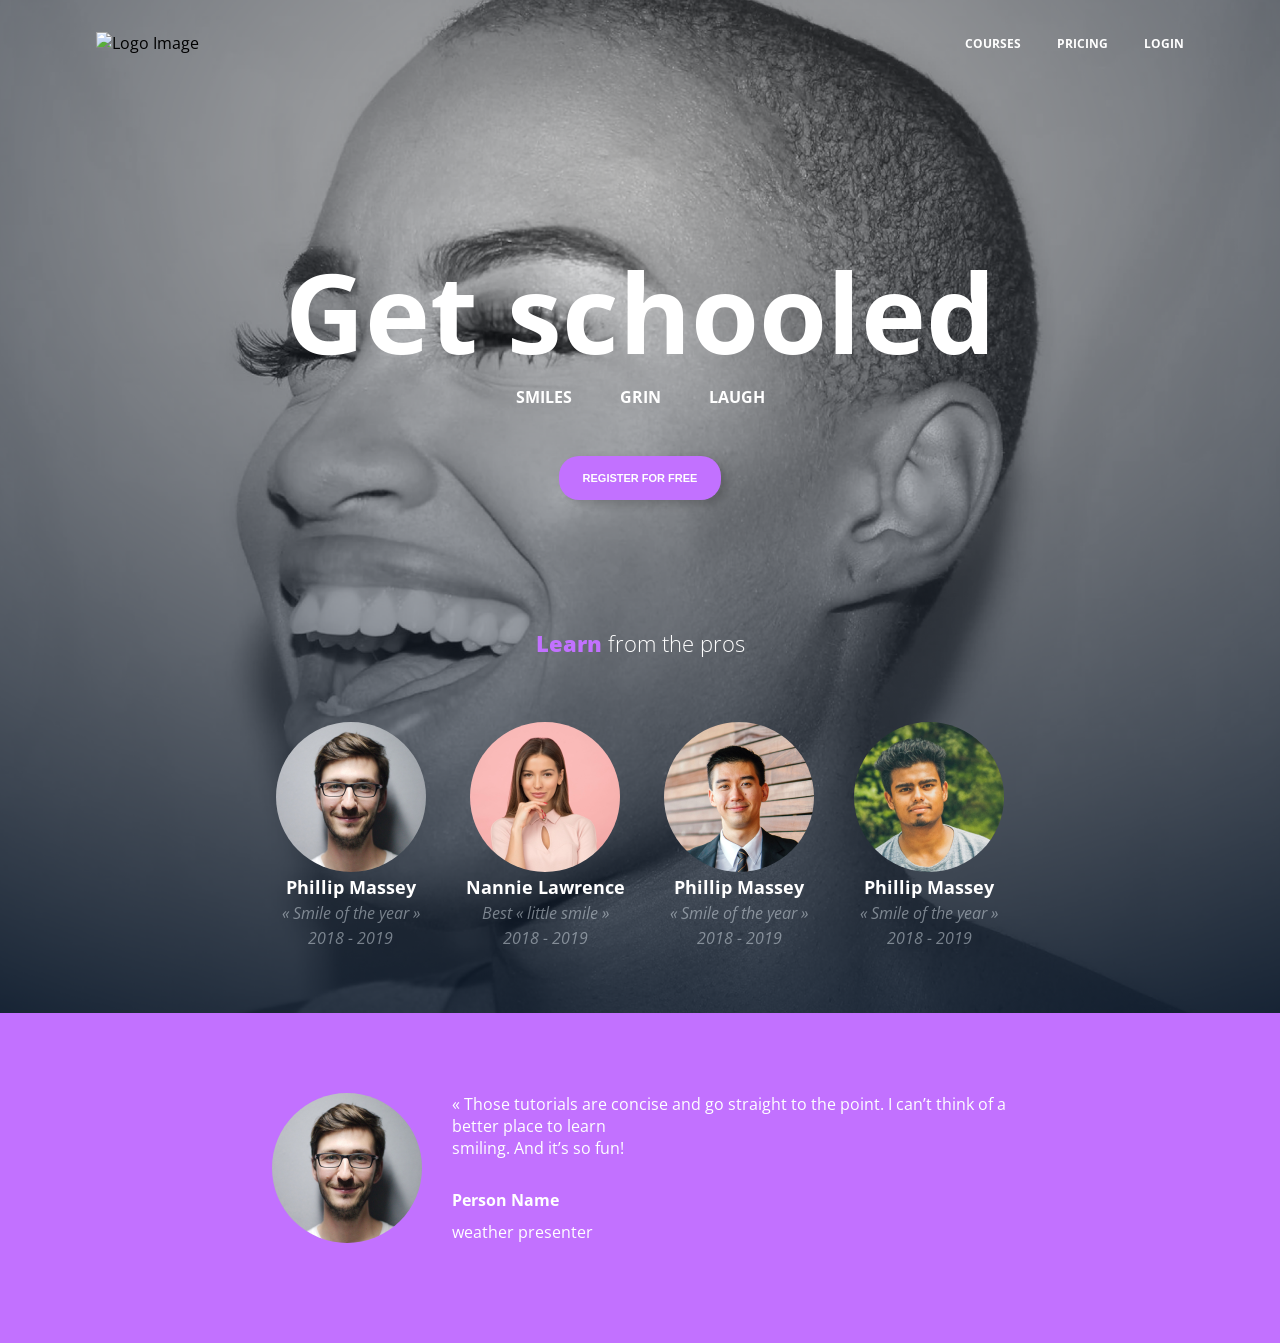
==== css_advanced/index.html @ a80593ee "Updating multiple files" ====
<!DOCTYPE html>
<html lang="en">
<head>
    <meta charset="UTF-8">
    <meta http-equiv="X-UA-Compatible" content="IE=edge">
    <meta name="viewport" content="width=device-width, initial-scale=1.0">
    <title>Document</title>
    <link rel="stylesheet" href="styles.css">
</head>
<body>
    <header>
        <nav class="nav-bar">
            <div class="logo"><img src="../css_advanced/images/logo.png" alt="Logo Image"></div>
            <section class="all-menu">
                <a href=""><p class="menu">COURSES</p></a>
                <a href=""><p class="menu">PRICING</p></a>
                <a href=""><p class="menu">LOGIN</p></a>
            </section>
            
        </nav>
    </header>
    <main>
        <article class="art-one">
            <section class="gap-2">
                <section class="sect-one">
                    <h1 class="h1-one">Get schooled</h1>
                </section>
                <section class="sect-two">
                    <p>SMILES</p>
                    <p>GRIN</p>
                    <p>LAUGH</p>
                </section>
            </section>
            
            <section class="sect-three">
                <button class="btn-one">REGISTER FOR FREE</button>
            </section>
            <section class="sect-four">
                <p><span class="learn">Learn  </span>from the pros</p>
            </section>
        </article>
        
        <article class="profile">
            <section class="profile-one">
                <div><img src="../css_advanced/images/1.png" alt=""></div>
                <h2>Phillip Massey</h2>
                <p>« Smile of the year »</p>
                <p>2018 - 2019</p>
            </section>
            <section class="profile-one">
                <div><img src="../css_advanced/images/6.png" alt=""></div>
                <h2>Nannie Lawrence</h2>
                <p>Best « little smile »</p>
                <p>2018 - 2019</p>
            </section>
            <section class="profile-one">
                <div><img src="../css_advanced/images/7.png" alt=""></div>
                <h2>Phillip Massey</h2>
                <p>« Smile of the year »</p>
                <p>2018 - 2019</p>
            </section>
            <section class="profile-one">
                <div><img src="../css_advanced/images/8.png" alt=""></div>
                <h2>Phillip Massey</h2>
                <p>« Smile of the year »</p>
                <p>2018 - 2019</p>
            </section>
        </article>

        <article class="art-two">
            <section class="profile-one">
                <div><img src="../css_advanced/images/1.png" alt=""></div>
            </section>
            <section class="profile-description">
                <p>« Those tutorials are concise and go straight to the point. I can’t think of a better  place to learn <br> smiling. And it’s so fun!</p>
                <h4>Person Name</h4>
                <p>weather presenter</p>
            </section>
        </article>
    </main>
    <footer></footer>
    <!-- username_1: @username_0 -->
</body>
</html>
---- css_advanced/styles.css ----
@import url('https://fonts.googleapis.com/css2?family=Open+Sans&display=swap');
/* || RESET */
* {
    padding: 0;
    margin: 0;
    box-sizing: border-box;
}

body {
    font-family: 'Open Sans', sans-serif;
    background-image: url("../css_advanced/images/background.png"),linear-gradient(#000,#fff);
    background-size: cover;
    min-height: 100vh;
    background-position: top center;
}

a {
    text-decoration: none;
    color: inherit;
}
.nav-bar{
    margin: 2em 6em;
    display: flex;
    justify-content: space-between;
    align-items: center;
    
}

.all-menu {
    font-family: 'Open Sans', sans-serif;
    font-style: normal;
    font-weight: 700;
    font-size: 12px;
    color: #fff;
    display: flex;
    align-items: center;
    gap: 3em;
    justify-content: space-around;
}

.sect-one {
    font-family: 'Open Sans', sans-serif;
    display: flex;
    align-items: center;
    justify-content: center;
    color: #fff;
    font-size: 110px;
    margin-top: 150px;
}

.sect-two {
    font-family: 'Open Sans', sans-serif;
    display: flex;
    font-weight: 700;
    align-items: center;
    justify-content: center;
    color: #fff;
    font-size: 16px;
    gap: 3em;
}
.sect-three {
    display: flex;
    align-items: center;
    justify-content: center;
}

.btn-one {
    background-color: #C271FF;
    border-radius: 20px;
    color: #fff;
    width: 162px;
    height: 44px;
    font-size: 11px;
    border: none;
    font-weight: 600;
    display: flex;
    align-items: center;
    justify-content: center;
    box-shadow: 6px 4px 10px rgba(0, 0, 0, 0.2);
}

.art-one {
    /* margin-top: 150px; */
    display: flex;
    justify-content: space-between;
    align-items: center;  
    flex-direction: column; 
    gap: 3em;
}

.gap-2 {
    display: flex;
    justify-content: space-between;
    align-items: center;  
    flex-direction: column; 
}

.sect-four {
    display: flex;
    font-weight: 100;
    align-items: center;
    justify-content: center;
    color: #fff;
    font-size: 22px;
    margin-top: 80px;
}

.sect-four span {
    color: #C271FF;
    font-weight: 1000;
}

.profile-one {
    display: flex;
    align-items: center;  
    flex-direction: column; 
    color: #fff;
    gap: 3px;
}

.profile-one p {
    font-style: italic;
    color: rgba(240, 248, 255, 0.438);
}
.profile-one h2 {
    font-size: 18px;
}
.profile-one p {
    font-style: italic;
    color: rgba(240, 248, 255, 0.438);
}

.profile-one img {
    border-radius: 1000px;
    width: 150px;
    height: auto;
    display: block;
}

.profile-one div {
    border-radius: 1000px;
}

.profile {
    margin: 4em 16em;
    display: flex;
    justify-content: space-around;
    align-items: center;
}

.art-two {
    background-color: #C271FF;
    min-height: 300px;
    color: #fff;
    display: flex;
    padding: 5em 17em;
    justify-content: flex-start;
    gap: 30px;
}

.profile-description {
    width: 80%;
    display: flex;
    justify-content: space-between;
    flex-direction: column;
    gap: 10px;
}

.profile-description p{
    margin-bottom: 20px;
}
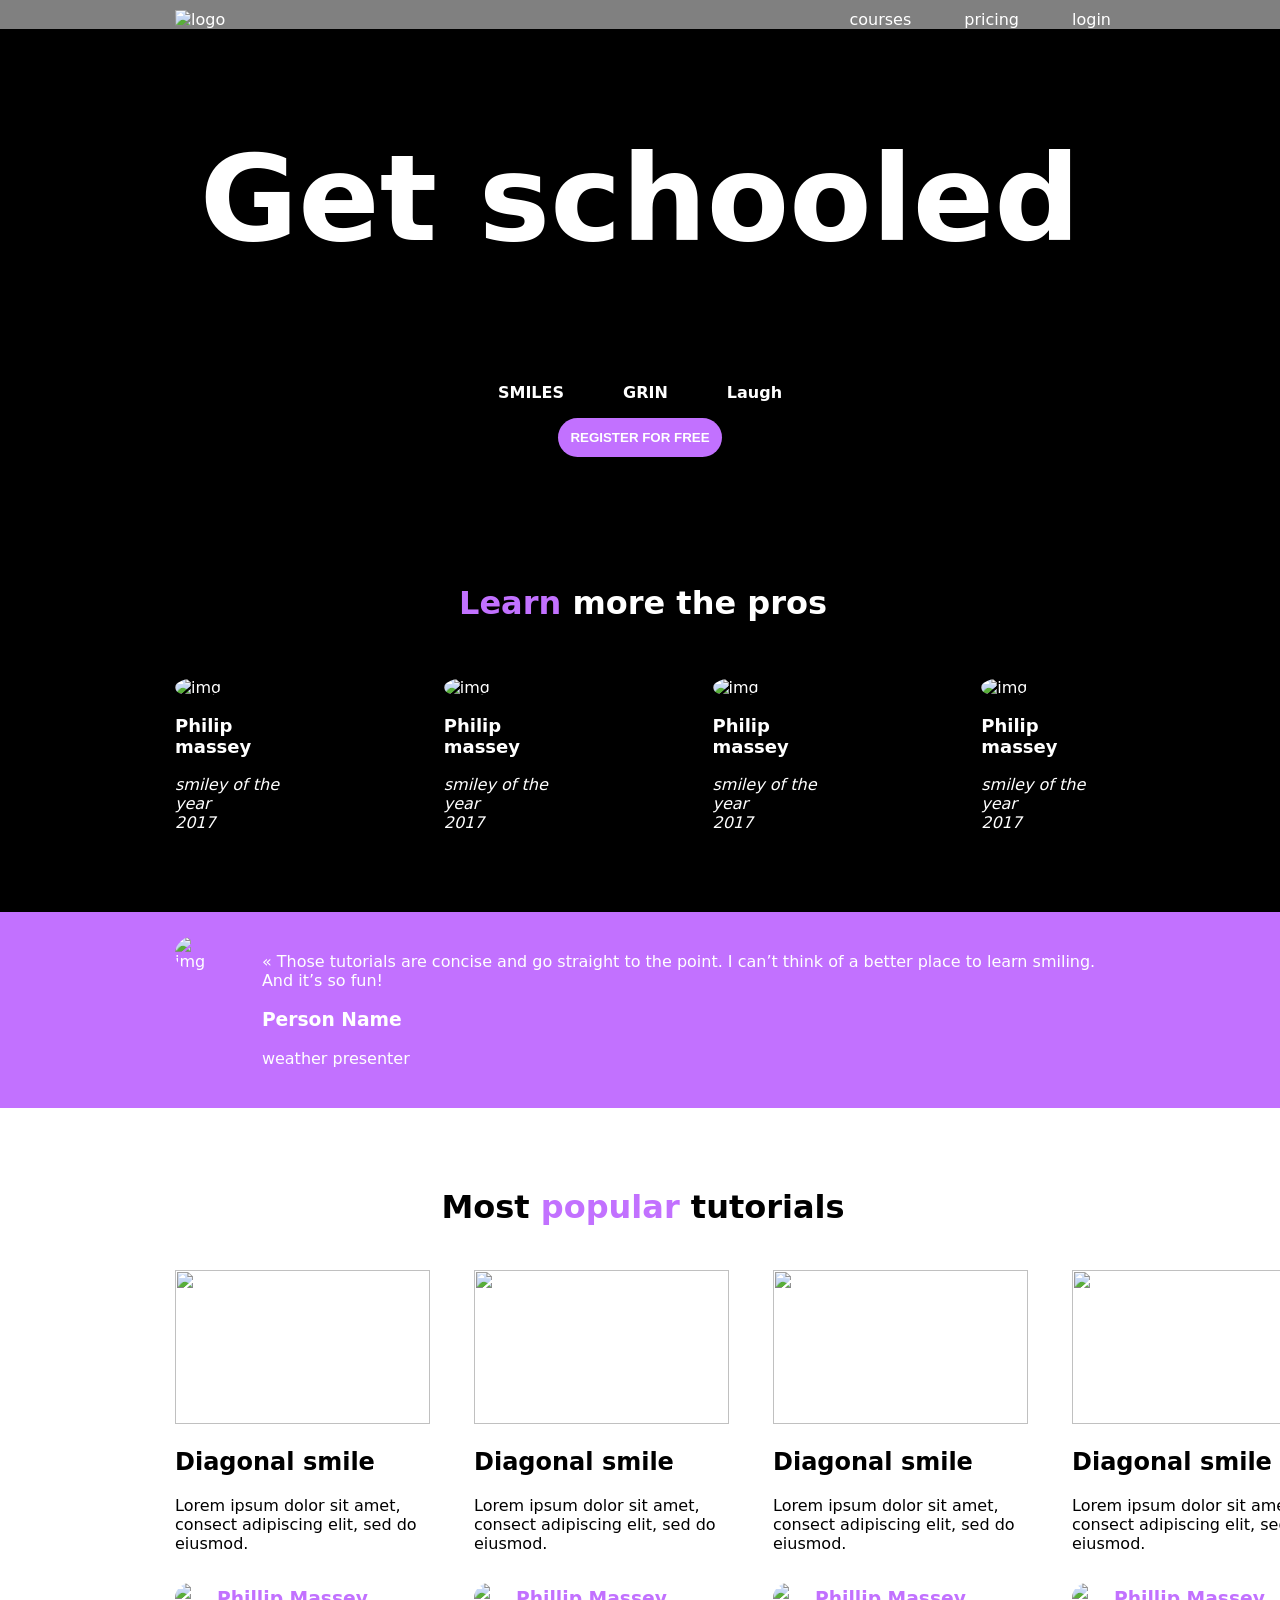
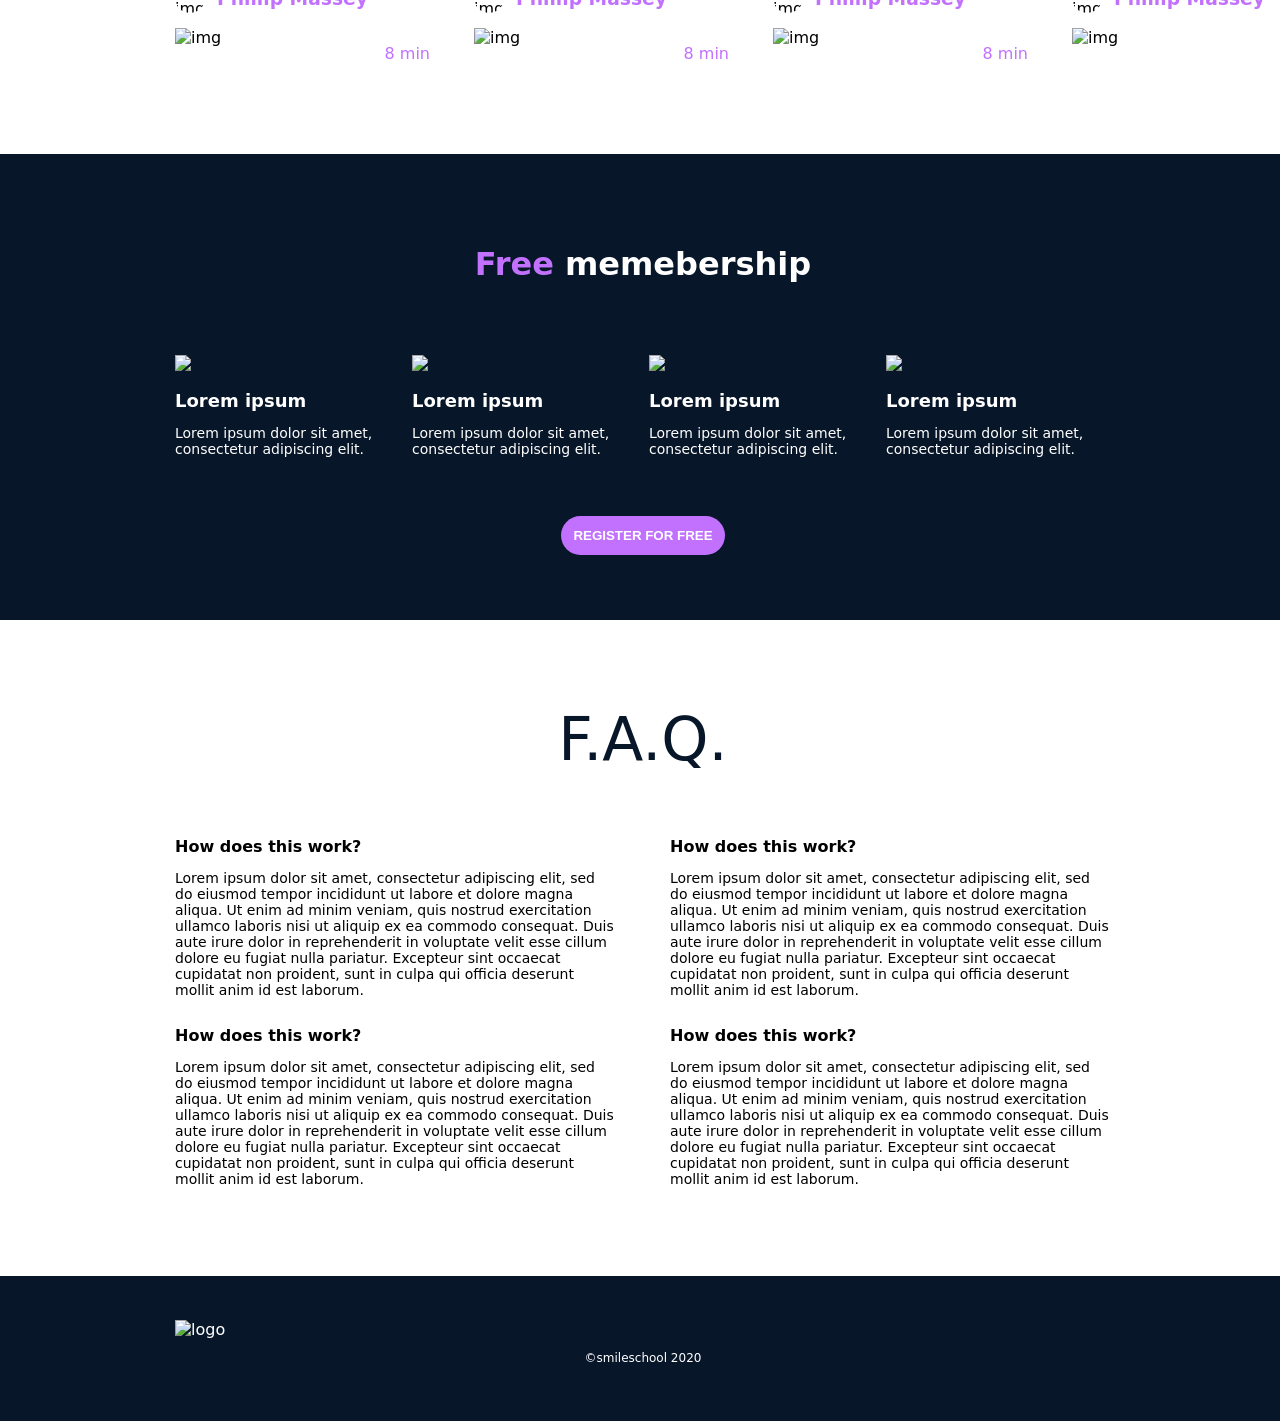
==== commit 5420d4a8: "Updating multiple files" ====
--- a/css_advanced/index.html
+++ b/css_advanced/index.html
@@ -4,81 +4,245 @@
     <meta charset="UTF-8">
     <meta http-equiv="X-UA-Compatible" content="IE=edge">
     <meta name="viewport" content="width=device-width, initial-scale=1.0">
+    <link rel="stylesheet" href="style.css"/>
     <title>Document</title>
-    <link rel="stylesheet" href="styles.css">
 </head>
 <body>
-    <header>
-        <nav class="nav-bar">
-            <div class="logo"><img src="../css_advanced/images/logo.png" alt="Logo Image"></div>
-            <section class="all-menu">
-                <a href=""><p class="menu">COURSES</p></a>
-                <a href=""><p class="menu">PRICING</p></a>
-                <a href=""><p class="menu">LOGIN</p></a>
-            </section>
-            
-        </nav>
+    <header class="header">
+        <div>
+           <img src="logo.png" alt="logo"/>
+        </div>
+        
+  <div class="links">
+    <a>courses</a>
+    <a>pricing</a>
+    <a>login</a>
+  </div>
+          
+       
     </header>
     <main>
-        <article class="art-one">
-            <section class="gap-2">
-                <section class="sect-one">
-                    <h1 class="h1-one">Get schooled</h1>
-                </section>
-                <section class="sect-two">
+        <section class="hero-section">
+            <!-- hero -->
+            <div class="hero">
+                <h1 class="get">Get schooled</h1>
+                <div class="description">
                     <p>SMILES</p>
                     <p>GRIN</p>
-                    <p>LAUGH</p>
-                </section>
-            </section>
+                    <p>Laugh</p>
+                </div>
+              
+                <button class="button1">REGISTER FOR FREE</button>
+            </div>
+            <!-- learn -->
+            <div class="card">
+                <h2 class="learn"><span class="word">Learn</span> more the pros</h2>
+                <div class="cards">
+                    <div>
+                       
+                            <img class="image"  src="/1.png" alt="img"/>
+                  
+                        
+                        <h3 class="name">Philip massey</h3>
+                        <p class="award"> smiley of the year <br> 2017 </p>
+                    </div>
+                    <div>
+                       
+                        <img class="image"  src="/1.png" alt="img"/>
+              
+                    
+                    <h3 class="name">Philip massey</h3>
+                    <p class="award"> smiley of the year <br> 2017 </p>
+                </div>
+                
+                <div>
+                       
+                    <img class="image"  src="/1.png" alt="img"/>
+          
+                
+                <h3 class="name">Philip massey</h3>
+                <p class="award"> smiley of the year <br> 2017 </p>
+            </div>
+            <div>
+                       
+                <img class="image"  src="/1.png" alt="img"/>
+      
             
-            <section class="sect-three">
-                <button class="btn-one">REGISTER FOR FREE</button>
-            </section>
-            <section class="sect-four">
-                <p><span class="learn">Learn  </span>from the pros</p>
-            </section>
-        </article>
+            <h3 class="name">Philip massey</h3>
+            <p class="award"> smiley of the year <br> 2017 </p>
+        </div>
+        </div>
         
-        <article class="profile">
-            <section class="profile-one">
-                <div><img src="../css_advanced/images/1.png" alt=""></div>
-                <h2>Phillip Massey</h2>
-                <p>« Smile of the year »</p>
-                <p>2018 - 2019</p>
-            </section>
-            <section class="profile-one">
-                <div><img src="../css_advanced/images/6.png" alt=""></div>
-                <h2>Nannie Lawrence</h2>
-                <p>Best « little smile »</p>
-                <p>2018 - 2019</p>
-            </section>
-            <section class="profile-one">
-                <div><img src="../css_advanced/images/7.png" alt=""></div>
-                <h2>Phillip Massey</h2>
-                <p>« Smile of the year »</p>
-                <p>2018 - 2019</p>
-            </section>
-            <section class="profile-one">
-                <div><img src="../css_advanced/images/8.png" alt=""></div>
-                <h2>Phillip Massey</h2>
-                <p>« Smile of the year »</p>
-                <p>2018 - 2019</p>
-            </section>
-        </article>
-
-        <article class="art-two">
-            <section class="profile-one">
-                <div><img src="../css_advanced/images/1.png" alt=""></div>
-            </section>
-            <section class="profile-description">
-                <p>« Those tutorials are concise and go straight to the point. I can’t think of a better  place to learn <br> smiling. And it’s so fun!</p>
-                <h4>Person Name</h4>
-                <p>weather presenter</p>
-            </section>
-        </article>
+                    </div>
+                    
+         
+        </section>
+    <section>
+        <!-- testimonial -->
+        <div class="testimonial">
+            <div>
+               <img class="image" src="/1.png" alt="img"/>
+            </div>
+          <div>
+           <p>« Those tutorials are concise and go straight to the point. I can’t think of a better place to learn smiling. And it’s so fun!</p>
+           <h3>Person Name</h3>
+           <p>weather presenter  </p>
+          </div>
+          
+         
+       </div>
+    </section>
+      
+<!-- videos 2 -->
+        <section class="video-section">
+            <h1 class="tutorials">Most <span class="popular">
+                popular 
+            </span> tutorials</h1>
+            <div class="videos">
+                <div class="vid">
+                    <img class="video" src="/preview.png" alt=""/>
+                    <h2>Diagonal smile</h2>
+                    <p>Lorem ipsum dolor sit amet, consect adipiscing elit, sed do eiusmod.</p>
+                    <div class="author">
+                        
+                         <img class="round" src="/1.png" alt="img"/>
+                
+                       
+                        <h3 class="phil">Phillip Massey</h3>
+                    </div>
+                    <div class="ratings">
+                     
+                            <img class="star" src="/rating.png" alt="img"/> 
+                       
+                        
+                        <p class="ratingtext">8 min</p>
+                    </div>
+                </div>
+                <div class="vid">
+                    <img class="video" src="/preview.png" alt=""/>
+                    <h2>Diagonal smile</h2>
+                    <p>Lorem ipsum dolor sit amet, consect adipiscing elit, sed do eiusmod.</p>
+                    <div class="author">
+                        
+                         <img class="round" src="/1.png" alt="img"/>
+                
+                       
+                        <h3 class="phil">Phillip Massey</h3>
+                    </div>
+                    <div class="ratings">
+                     
+                            <img class="star" src="/rating.png" alt="img"/> 
+                       
+                        
+                        <p class="ratingtext">8 min</p>
+                    </div>
+                </div>
+                <div class="vid">
+                    <img class="video" src="/preview.png" alt=""/>
+                    <h2>Diagonal smile</h2>
+                    <p>Lorem ipsum dolor sit amet, consect adipiscing elit, sed do eiusmod.</p>
+                    <div class="author">
+                        
+                         <img class="round" src="/1.png" alt="img"/>
+                
+                       
+                        <h3 class="phil">Phillip Massey</h3>
+                    </div>
+                    <div class="ratings">
+                     
+                            <img class="star" src="/rating.png" alt="img"/> 
+                       
+                        
+                        <p class="ratingtext">8 min</p>
+                    </div>
+                </div>
+                <div class="vid">
+                    <img class="video" src="/preview.png" alt=""/>
+                    <h2>Diagonal smile</h2>
+                    <p>Lorem ipsum dolor sit amet, consect adipiscing elit, sed do eiusmod.</p>
+                    <div class="author">
+                        
+                         <img class="round" src="/1.png" alt="img"/>
+                
+                       
+                        <h3 class="phil">Phillip Massey</h3>
+                    </div>
+                    <div class="ratings">
+                     
+                            <img class="star" src="/rating.png" alt="img"/> 
+                       
+                        
+                        <p class="ratingtext">8 min</p>
+                    </div>
+                </div>
+            </div>
+           
+        </section>
+        <section class="membership">
+            <h1 class="mtext"><span class="free">Free</span> memebership</h1>
+            <div class="smiley">
+                <div>
+                    <img src="/smile.png"/>
+                    <h2 class="lorem">Lorem ipsum</h2>
+                    <p class="lorem-desrciption">Lorem ipsum dolor sit amet, consectetur adipiscing elit.</p>
+                </div>
+                <div>
+                    <img src="/smile.png"/>
+                    <h2 class="lorem">Lorem ipsum</h2>
+                    <p class="lorem-desrciption">Lorem ipsum dolor sit amet, consectetur adipiscing elit.</p>
+                </div>
+                <div>
+                    <img src="/smile.png"/>
+                    <h2 class="lorem">Lorem ipsum</h2>
+                    <p class="lorem-desrciption">Lorem ipsum dolor sit amet, consectetur adipiscing elit.</p>
+                </div>
+                <div>
+                    <img src="/smile.png"/>
+                    <h2 class="lorem">Lorem ipsum</h2>
+                    <p class="lorem-desrciption">Lorem ipsum dolor sit amet, consectetur adipiscing elit.</p>
+                </div>  
+            </div>
+            <button class="button1">REGISTER FOR FREE</button>
+        </section>
+        <section class="faq-section">
+            <h1 class="faq">F.A.Q.</h1>
+            <div class="fcards">
+                <div class="fcard">
+                    <div class="">
+                        <h2 class="ftitle">How does this work?</h2>
+                        <p class="fdescr">Lorem ipsum dolor sit amet, consectetur adipiscing elit, sed do eiusmod tempor incididunt ut labore et dolore magna aliqua. Ut enim ad minim veniam, quis nostrud exercitation ullamco laboris nisi ut aliquip ex ea commodo consequat. Duis aute irure dolor in reprehenderit in voluptate velit esse cillum dolore eu fugiat nulla pariatur. Excepteur sint occaecat cupidatat non proident, sunt in culpa qui officia deserunt mollit anim id est laborum.</p>
+                    </div>
+                    <div class="">
+                        <h2 class="ftitle">How does this work?</h2>
+                        <p class="fdescr">Lorem ipsum dolor sit amet, consectetur adipiscing elit, sed do eiusmod tempor incididunt ut labore et dolore magna aliqua. Ut enim ad minim veniam, quis nostrud exercitation ullamco laboris nisi ut aliquip ex ea commodo consequat. Duis aute irure dolor in reprehenderit in voluptate velit esse cillum dolore eu fugiat nulla pariatur. Excepteur sint occaecat cupidatat non proident, sunt in culpa qui officia deserunt mollit anim id est laborum.</p>
+                    </div>
+                </div>
+                <div class="fcard">
+                    <div class="">
+                        <h2 class="ftitle">How does this work?</h2>
+                        <p class="fdescr">Lorem ipsum dolor sit amet, consectetur adipiscing elit, sed do eiusmod tempor incididunt ut labore et dolore magna aliqua. Ut enim ad minim veniam, quis nostrud exercitation ullamco laboris nisi ut aliquip ex ea commodo consequat. Duis aute irure dolor in reprehenderit in voluptate velit esse cillum dolore eu fugiat nulla pariatur. Excepteur sint occaecat cupidatat non proident, sunt in culpa qui officia deserunt mollit anim id est laborum.</p>
+                    </div>
+                    <div class="">
+                        <h2 class="ftitle">How does this work?</h2>
+                        <p class="fdescr">Lorem ipsum dolor sit amet, consectetur adipiscing elit, sed do eiusmod tempor incididunt ut labore et dolore magna aliqua. Ut enim ad minim veniam, quis nostrud exercitation ullamco laboris nisi ut aliquip ex ea commodo consequat. Duis aute irure dolor in reprehenderit in voluptate velit esse cillum dolore eu fugiat nulla pariatur. Excepteur sint occaecat cupidatat non proident, sunt in culpa qui officia deserunt mollit anim id est laborum.</p>
+                    </div>
+                </div>
+            </div>
+           
+        </section>
     </main>
-    <footer></footer>
-    <!-- username_1: @username_0 -->
+    <footer>
+        <div class="footer">
+            <div class="footer-logo">
+                <img src="/logo.png" alt="logo"/>
+                <div class="social-icons">
+                    <a><img src="/Facebook_White.png" alt=""/></a>
+                    <a><img src="/Twitter_White.png" alt=""/></a>
+                    <a><img src="/Instagram_White.png" alt=""/></a>
+                </div>
+            </div>
+            <p class="copyright">©smileschool 2020</p>
+        </div>
+    </footer>
 </body>
 </html>
--- a/css_advanced/style.css
+++ b/css_advanced/style.css
@@ -0,0 +1,248 @@
+body{
+    background-color: black;
+    /* padding-left: 175px;
+    padding-right: 169px; */
+    font-family:system-ui, -apple-system, BlinkMacSystemFont, 'Segoe UI', Roboto, Oxygen, Ubuntu, Cantarell, 'Open Sans', 'Helvetica Neue', sans-serif;
+    color: white;
+    margin: auto;
+
+}
+.header{
+    display: flex;
+    color: white;
+    align-items: center;
+    justify-content: space-between;
+    padding-top: 10px;
+    padding-left: 175px;
+    padding-right: 169px;
+    background-color: gray;
+
+
+}
+.links{
+    display: flex;
+    gap: 53px;
+}
+.hero{
+    display: flex;
+    flex-direction: column;
+    align-items: center;
+    justify-content: center;
+   
+}
+.description{
+    display: flex;
+    flex-direction: row;
+   
+    gap:59px;
+    font-size: 16px;
+    font-weight: bold;
+
+    
+}
+.get{
+    font-size: 120px;
+    font-weight: bold
+}
+.button1{
+    background-color: #C271FF;
+    border-radius: 22px;
+padding: 12px;
+color: white;
+font-weight: 600;
+border: none;
+
+}
+.word{
+    color:#C271FF;
+}
+.learn{
+font-size: 32px;
+text-align: center;
+}
+.name{
+    font-size:18px;
+    font-weight: 900;
+}
+.award{
+    font-style: italic;
+    font-size: 16px;
+
+}
+.image{
+    width: 150px;
+    width: 150px;
+    border-radius: 100%;
+   
+}
+.cards{
+    display:flex;
+    flex-direction: row;
+   gap: 139px;
+}
+.card{
+    display: flex;
+    flex-direction:column;
+    gap: 30px;
+    margin-top: 100px;
+    padding-left: 175px;
+    padding-right: 169px;
+    padding-bottom: 64px;
+}
+.testimonial{
+    display: flex;
+    flex-direction: row;
+    background-color: #C271FF;
+    gap: 46px;
+    padding-left: 175px;
+    padding-right: 169px;
+    padding-top: 24px;
+    padding-bottom: 24px;
+}
+.tutorials{
+font-size: 32px;
+font-weight: bold;
+text-align: center;
+}
+.popular{
+    color:#C271FF;
+}
+.ratings{
+    display: flex;
+    flex-direction: row;
+ 
+    justify-content: space-between;
+
+}
+.author{
+    display: flex;
+    flex-direction: row;
+    align-items: center;
+    gap: 12px;
+}
+.video{
+    width:255px;
+    height:154px
+}
+.round{
+ 
+    border-radius: 100%;
+    width: 30px;
+    height: 30px;
+}
+.videos{
+    display: flex;
+    flex-direction: row;
+    gap: 44px;
+    margin-top: 44px;
+}
+.star{
+    width:105px;
+    height:30px;
+}
+.ratingtext{
+    color: #C271FF;
+}
+.video-section{
+    background-color: white;
+    color: black;
+    padding-left: 175px;
+    padding-right: 169px;
+    padding-top: 54px;
+    padding-bottom: 75px;
+}
+.phil{
+    color: #C271FF;
+}
+.mtext{
+   font-size: 32px;
+   font-weight: bold;
+   text-align: center; 
+}
+.free{
+    color: #C271FF;  
+}
+.lorem{
+    font-size: 18px;
+}
+.lorem-desrciption{
+font-size: 14px;
+
+}
+.smiley{
+    display: flex;
+    flex-direction: row;
+    gap: 12px;
+
+}
+.membership{
+    display: flex;
+    flex-direction: column;
+    justify-content: center;
+    align-items: center;
+gap: 45px;
+background-color: #071629;
+padding: 65px;
+padding-left: 175px;
+padding-right: 169px;
+}
+.faq{
+    color: #071629;
+    font-size: 60px;
+    font-weight: 300;
+    text-align: center;
+}
+.ftitle{
+    font-size: 16px;
+    font-weight: 700px;
+}
+.fdescr{
+    font-size:14px ;
+    font-weight: 400;
+}
+.fcard{
+    display: flex;
+    flex-direction: row;
+    gap:54px;
+}
+
+.faq-section{
+    background-color: white;
+    color:black;
+    padding-left: 175px;
+    padding-right: 169px;
+    padding-top: 34px;
+    padding-bottom: 75px;
+    gap:54px;
+
+
+   
+}
+.footer{
+    background-color: #071629;
+    padding-top: 44px;
+    padding-bottom: 44px;
+    padding-left: 175px;
+    padding-right: 169px;
+
+}
+.footer-logo{
+    display: flex;
+    flex-direction: row;
+    justify-content: space-between;
+}
+.copyright{
+    font-size:12px;
+    font-weight: 400;
+    text-align: center;
+   
+}
+.social-icons{
+    display: flex ;
+    flex-direction: row;
+    gap: 24px;
+}
+.hero-section{
+    background-image: url(/background.png);
+  
+}
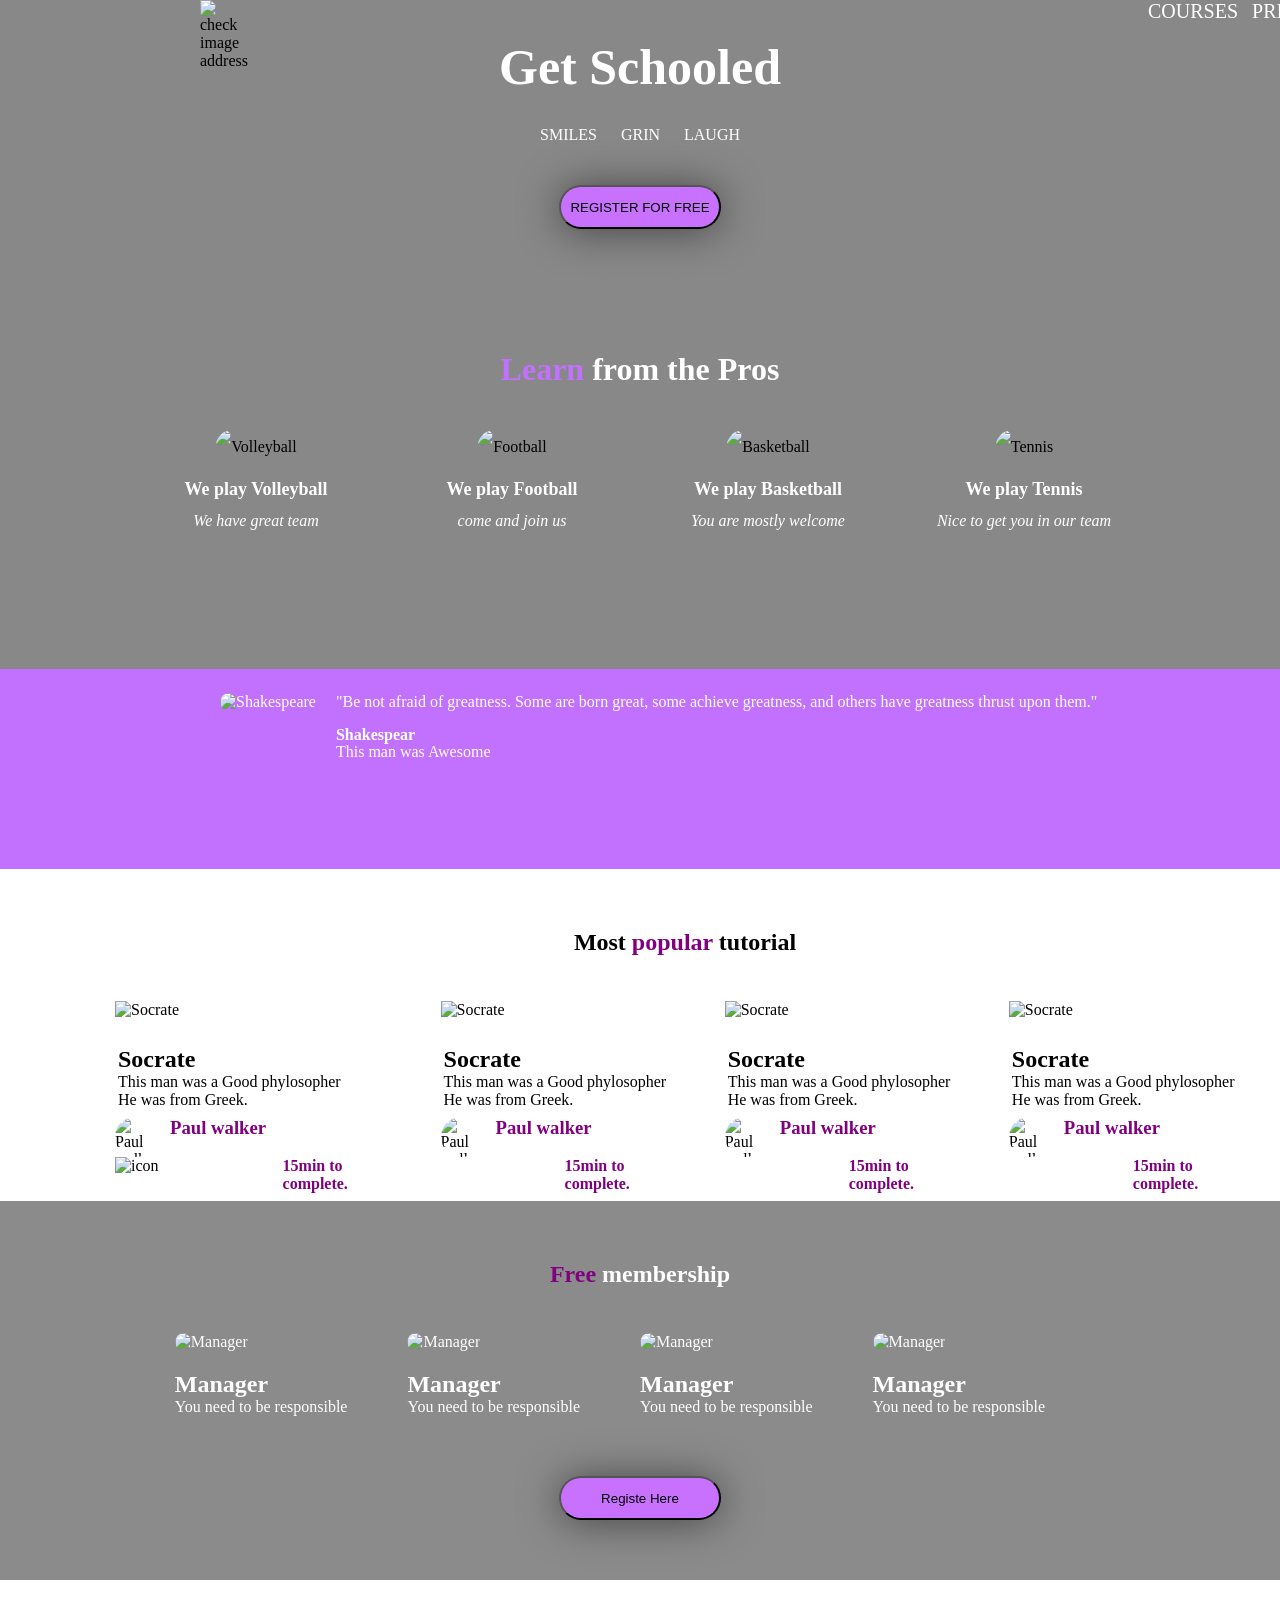
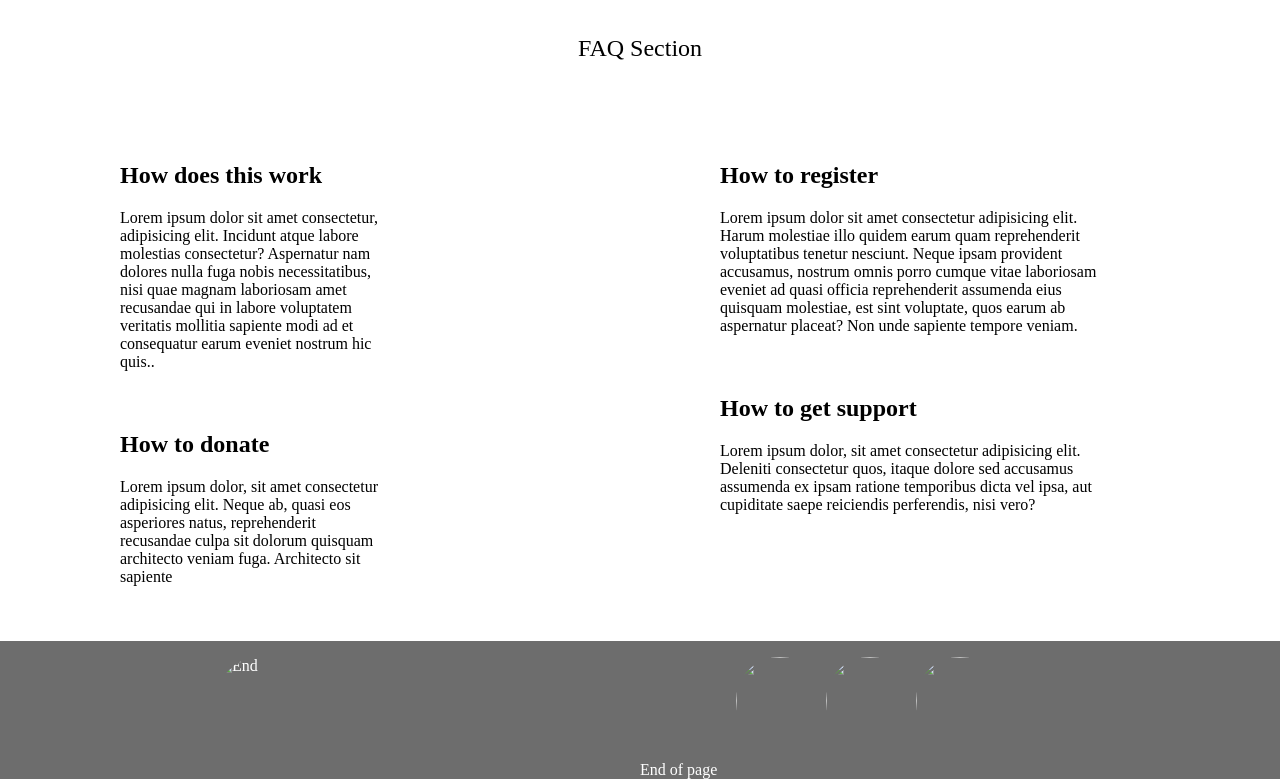
==== commit c1a1be5c: "Updating multiple files" ====
--- a/css_advanced/index.html
+++ b/css_advanced/index.html
@@ -4,244 +4,239 @@
     <meta charset="UTF-8">
     <meta http-equiv="X-UA-Compatible" content="IE=edge">
     <meta name="viewport" content="width=device-width, initial-scale=1.0">
-    <link rel="stylesheet" href="style.css"/>
-    <title>Document</title>
+    <link rel="stylesheet" href="styles.css">
+    <title>Advanced html and css</title>
 </head>
 <body>
-    <header class="header">
-        <div>
-           <img src="logo.png" alt="logo"/>
-        </div>
+   <header>
+        <div class="logo">
+            <img src="https://www.designmantic.com/blog/wp-content/uploads/2021/02/Sports-Logo-Designs.jpg" alt="check image address">
+        </div>
+        <div class="menu">
+            <ul class="listing">
+                
+                <li><a href="#">COURSES</a></li>
+                <li><a href="#">PRICING</a></li>
+                <li><a href="#">LOGIN</a></li>
+            </ul>
+        </div>
+   </header>
+
+   <main>
+    <section class="banner">
+        <div class="introduction">
+            
+            <h1>Get Schooled</h1>
+            <p>SMILES GRIN LAUGH</p>
+            <button>REGISTER FOR FREE</button>
+            
+        </div>
+
+        <div class="information">
+            <h2><span>Learn</span> from the Pros</h2>
         
-  <div class="links">
-    <a>courses</a>
-    <a>pricing</a>
-    <a>login</a>
-  </div>
-          
-       
-    </header>
-    <main>
-        <section class="hero-section">
-            <!-- hero -->
-            <div class="hero">
-                <h1 class="get">Get schooled</h1>
-                <div class="description">
-                    <p>SMILES</p>
-                    <p>GRIN</p>
-                    <p>Laugh</p>
-                </div>
-              
-                <button class="button1">REGISTER FOR FREE</button>
-            </div>
-            <!-- learn -->
-            <div class="card">
-                <h2 class="learn"><span class="word">Learn</span> more the pros</h2>
-                <div class="cards">
-                    <div>
-                       
-                            <img class="image"  src="/1.png" alt="img"/>
-                  
-                        
-                        <h3 class="name">Philip massey</h3>
-                        <p class="award"> smiley of the year <br> 2017 </p>
-                    </div>
-                    <div>
-                       
-                        <img class="image"  src="/1.png" alt="img"/>
-              
-                    
-                    <h3 class="name">Philip massey</h3>
-                    <p class="award"> smiley of the year <br> 2017 </p>
-                </div>
-                
-                <div>
-                       
-                    <img class="image"  src="/1.png" alt="img"/>
-          
-                
-                <h3 class="name">Philip massey</h3>
-                <p class="award"> smiley of the year <br> 2017 </p>
-            </div>
-            <div>
-                       
-                <img class="image"  src="/1.png" alt="img"/>
-      
-            
-            <h3 class="name">Philip massey</h3>
-            <p class="award"> smiley of the year <br> 2017 </p>
-        </div>
+            <div class="content">
+                <div class="content1">
+                    <img src="https://www.designmantic.com/blog/wp-content/uploads/2021/02/Sports-Logo-Designs.jpg" alt="Volleyball">
+                    <h3>We play Volleyball</h3>
+                    <p>We have great team</p>
+                </div>
+
+                <div class="content1">
+                    <img src="https://www.designmantic.com/blog/wp-content/uploads/2021/02/Sports-Logo-Designs.jpg" alt="Football">
+                    <h3>We play Football</h3>
+                    <p>come and join us</p>
+                </div>
+
+                <div class="content1">
+                    <img src="https://www.designmantic.com/blog/wp-content/uploads/2021/02/Sports-Logo-Designs.jpg" alt="Basketball">
+                    <h3>We play Basketball</h3>
+                    <p>You are mostly welcome</p>
+                </div>
+
+                <div class="content1">
+                    <img src="https://www.designmantic.com/blog/wp-content/uploads/2021/02/Sports-Logo-Designs.jpg" alt="Tennis">
+                    <h3>We play Tennis</h3>
+                    <p>Nice to get you in our team</p>
+                </div>
+
+            </div>
+
+        </div>
+    </section>
+
+    <section class="quote">
+        <div class="author-image">
+            <img src="https://www.biography.com/.image/t_share/MTE1ODA0OTcxNzgzMzkwNzMz/william-shakespeare-194895-1-402.jpg" alt="Shakespeare">
         </div>
         
-                    </div>
-                    
-         
-        </section>
-    <section>
-        <!-- testimonial -->
-        <div class="testimonial">
-            <div>
-               <img class="image" src="/1.png" alt="img"/>
-            </div>
-          <div>
-           <p>« Those tutorials are concise and go straight to the point. I can’t think of a better place to learn smiling. And it’s so fun!</p>
-           <h3>Person Name</h3>
-           <p>weather presenter  </p>
-          </div>
-          
-         
-       </div>
-    </section>
-      
-<!-- videos 2 -->
-        <section class="video-section">
-            <h1 class="tutorials">Most <span class="popular">
-                popular 
-            </span> tutorials</h1>
-            <div class="videos">
-                <div class="vid">
-                    <img class="video" src="/preview.png" alt=""/>
-                    <h2>Diagonal smile</h2>
-                    <p>Lorem ipsum dolor sit amet, consect adipiscing elit, sed do eiusmod.</p>
-                    <div class="author">
-                        
-                         <img class="round" src="/1.png" alt="img"/>
-                
-                       
-                        <h3 class="phil">Phillip Massey</h3>
-                    </div>
-                    <div class="ratings">
-                     
-                            <img class="star" src="/rating.png" alt="img"/> 
-                       
-                        
-                        <p class="ratingtext">8 min</p>
-                    </div>
-                </div>
-                <div class="vid">
-                    <img class="video" src="/preview.png" alt=""/>
-                    <h2>Diagonal smile</h2>
-                    <p>Lorem ipsum dolor sit amet, consect adipiscing elit, sed do eiusmod.</p>
-                    <div class="author">
-                        
-                         <img class="round" src="/1.png" alt="img"/>
-                
-                       
-                        <h3 class="phil">Phillip Massey</h3>
-                    </div>
-                    <div class="ratings">
-                     
-                            <img class="star" src="/rating.png" alt="img"/> 
-                       
-                        
-                        <p class="ratingtext">8 min</p>
-                    </div>
-                </div>
-                <div class="vid">
-                    <img class="video" src="/preview.png" alt=""/>
-                    <h2>Diagonal smile</h2>
-                    <p>Lorem ipsum dolor sit amet, consect adipiscing elit, sed do eiusmod.</p>
-                    <div class="author">
-                        
-                         <img class="round" src="/1.png" alt="img"/>
-                
-                       
-                        <h3 class="phil">Phillip Massey</h3>
-                    </div>
-                    <div class="ratings">
-                     
-                            <img class="star" src="/rating.png" alt="img"/> 
-                       
-                        
-                        <p class="ratingtext">8 min</p>
-                    </div>
-                </div>
-                <div class="vid">
-                    <img class="video" src="/preview.png" alt=""/>
-                    <h2>Diagonal smile</h2>
-                    <p>Lorem ipsum dolor sit amet, consect adipiscing elit, sed do eiusmod.</p>
-                    <div class="author">
-                        
-                         <img class="round" src="/1.png" alt="img"/>
-                
-                       
-                        <h3 class="phil">Phillip Massey</h3>
-                    </div>
-                    <div class="ratings">
-                     
-                            <img class="star" src="/rating.png" alt="img"/> 
-                       
-                        
-                        <p class="ratingtext">8 min</p>
-                    </div>
-                </div>
-            </div>
-           
-        </section>
-        <section class="membership">
-            <h1 class="mtext"><span class="free">Free</span> memebership</h1>
-            <div class="smiley">
-                <div>
-                    <img src="/smile.png"/>
-                    <h2 class="lorem">Lorem ipsum</h2>
-                    <p class="lorem-desrciption">Lorem ipsum dolor sit amet, consectetur adipiscing elit.</p>
-                </div>
-                <div>
-                    <img src="/smile.png"/>
-                    <h2 class="lorem">Lorem ipsum</h2>
-                    <p class="lorem-desrciption">Lorem ipsum dolor sit amet, consectetur adipiscing elit.</p>
-                </div>
-                <div>
-                    <img src="/smile.png"/>
-                    <h2 class="lorem">Lorem ipsum</h2>
-                    <p class="lorem-desrciption">Lorem ipsum dolor sit amet, consectetur adipiscing elit.</p>
-                </div>
-                <div>
-                    <img src="/smile.png"/>
-                    <h2 class="lorem">Lorem ipsum</h2>
-                    <p class="lorem-desrciption">Lorem ipsum dolor sit amet, consectetur adipiscing elit.</p>
-                </div>  
-            </div>
-            <button class="button1">REGISTER FOR FREE</button>
-        </section>
-        <section class="faq-section">
-            <h1 class="faq">F.A.Q.</h1>
-            <div class="fcards">
-                <div class="fcard">
-                    <div class="">
-                        <h2 class="ftitle">How does this work?</h2>
-                        <p class="fdescr">Lorem ipsum dolor sit amet, consectetur adipiscing elit, sed do eiusmod tempor incididunt ut labore et dolore magna aliqua. Ut enim ad minim veniam, quis nostrud exercitation ullamco laboris nisi ut aliquip ex ea commodo consequat. Duis aute irure dolor in reprehenderit in voluptate velit esse cillum dolore eu fugiat nulla pariatur. Excepteur sint occaecat cupidatat non proident, sunt in culpa qui officia deserunt mollit anim id est laborum.</p>
-                    </div>
-                    <div class="">
-                        <h2 class="ftitle">How does this work?</h2>
-                        <p class="fdescr">Lorem ipsum dolor sit amet, consectetur adipiscing elit, sed do eiusmod tempor incididunt ut labore et dolore magna aliqua. Ut enim ad minim veniam, quis nostrud exercitation ullamco laboris nisi ut aliquip ex ea commodo consequat. Duis aute irure dolor in reprehenderit in voluptate velit esse cillum dolore eu fugiat nulla pariatur. Excepteur sint occaecat cupidatat non proident, sunt in culpa qui officia deserunt mollit anim id est laborum.</p>
-                    </div>
-                </div>
-                <div class="fcard">
-                    <div class="">
-                        <h2 class="ftitle">How does this work?</h2>
-                        <p class="fdescr">Lorem ipsum dolor sit amet, consectetur adipiscing elit, sed do eiusmod tempor incididunt ut labore et dolore magna aliqua. Ut enim ad minim veniam, quis nostrud exercitation ullamco laboris nisi ut aliquip ex ea commodo consequat. Duis aute irure dolor in reprehenderit in voluptate velit esse cillum dolore eu fugiat nulla pariatur. Excepteur sint occaecat cupidatat non proident, sunt in culpa qui officia deserunt mollit anim id est laborum.</p>
-                    </div>
-                    <div class="">
-                        <h2 class="ftitle">How does this work?</h2>
-                        <p class="fdescr">Lorem ipsum dolor sit amet, consectetur adipiscing elit, sed do eiusmod tempor incididunt ut labore et dolore magna aliqua. Ut enim ad minim veniam, quis nostrud exercitation ullamco laboris nisi ut aliquip ex ea commodo consequat. Duis aute irure dolor in reprehenderit in voluptate velit esse cillum dolore eu fugiat nulla pariatur. Excepteur sint occaecat cupidatat non proident, sunt in culpa qui officia deserunt mollit anim id est laborum.</p>
-                    </div>
-                </div>
-            </div>
-           
-        </section>
-    </main>
+        <div class="Author-info">
+            <blockquote>"Be not afraid of greatness. Some are born great, some achieve greatness, and others have greatness thrust upon them."
+            </blockquote>
+            <p id="name">Shakespear</p>
+            <p>This man was Awesome</p>
+        </div>
+    </section>
+
+    <section class="video">
+        <h1>Most <span>popular</span> tutorial</h1>
+        <div class="videos">
+            <div class="video1">
+                <img src="https://encrypted-tbn0.gstatic.com/images?q=tbn:ANd9GcQ1VQMDZUj4YDBjptOXHiXBDY9y7qplSB8hDw&usqp=CAU" alt="Socrate">
+                <h2>Socrate</h2>
+                <p>This man was a Good phylosopher<br> He was from Greek.</p>
+                <div class="video-title">
+                    <img src="https://cdn.motor1.com/images/mgl/QyprZ/s1/daughter-of-paul-walker-suing-porsche-over-his-death.jpg" alt="Paul walker">
+                    <h3>Paul walker</h3>
+                </div>
+
+                <div class="author-rating">
+                    <div class="author-rating-1">
+                        <img src="https://cdn3.vectorstock.com/i/1000x1000/39/67/purple-gradient-star-icon-favorite-logo-isolated-vector-29003967.jpg" alt="icon">
+                        <img src="https://cdn3.vectorstock.com/i/1000x1000/39/67/purple-gradient-star-icon-favorite-logo-isolated-vector-29003967.jpg" alt="">
+                        <img src="https://cdn3.vectorstock.com/i/1000x1000/39/67/purple-gradient-star-icon-favorite-logo-isolated-vector-29003967.jpg" alt="">
+                        <img src="https://cdn3.vectorstock.com/i/1000x1000/39/67/purple-gradient-star-icon-favorite-logo-isolated-vector-29003967.jpg" alt="">
+                        <img src="https://cdn3.vectorstock.com/i/1000x1000/39/67/purple-gradient-star-icon-favorite-logo-isolated-vector-29003967.jpg" alt="">
+                    </div>
+                    <p>15min to complete.</p>
+                </div>
+
+            </div>
+
+            <div class="video1">
+                <img src="https://encrypted-tbn0.gstatic.com/images?q=tbn:ANd9GcQ1VQMDZUj4YDBjptOXHiXBDY9y7qplSB8hDw&usqp=CAU" alt="Socrate">
+                <h2>Socrate</h2>
+                <p>This man was a Good phylosopher<br> He was from Greek.</p>
+                <div class="video-title">
+                    <img src="https://cdn.motor1.com/images/mgl/QyprZ/s1/daughter-of-paul-walker-suing-porsche-over-his-death.jpg" alt="Paul walker">
+                    <h3>Paul walker</h3>
+                </div>
+
+                <div class="author-rating">
+                    <div class="author-rating-1">
+                        <img src="https://cdn3.vectorstock.com/i/1000x1000/39/67/purple-gradient-star-icon-favorite-logo-isolated-vector-29003967.jpg" alt="">
+                        <img src="https://cdn3.vectorstock.com/i/1000x1000/39/67/purple-gradient-star-icon-favorite-logo-isolated-vector-29003967.jpg" alt="">
+                        <img src="https://cdn3.vectorstock.com/i/1000x1000/39/67/purple-gradient-star-icon-favorite-logo-isolated-vector-29003967.jpg" alt="">
+                        <img src="https://cdn3.vectorstock.com/i/1000x1000/39/67/purple-gradient-star-icon-favorite-logo-isolated-vector-29003967.jpg" alt="">
+                        <img src="https://cdn3.vectorstock.com/i/1000x1000/39/67/purple-gradient-star-icon-favorite-logo-isolated-vector-29003967.jpg" alt="">
+                    </div>
+                    <p>15min to complete.</p>
+                </div>
+
+            </div>
+
+            <div class="video1">
+                <img src="https://encrypted-tbn0.gstatic.com/images?q=tbn:ANd9GcQ1VQMDZUj4YDBjptOXHiXBDY9y7qplSB8hDw&usqp=CAU" alt="Socrate">
+                <h2>Socrate</h2>
+                <p>This man was a Good phylosopher<br> He was from Greek.</p>
+                <div class="video-title">
+                    <img src="https://cdn.motor1.com/images/mgl/QyprZ/s1/daughter-of-paul-walker-suing-porsche-over-his-death.jpg" alt="Paul walker">
+                    <h3>Paul walker</h3>
+                </div>
+
+                <div class="author-rating">
+                    <div class="author-rating-1">
+                        <img src="https://cdn3.vectorstock.com/i/1000x1000/39/67/purple-gradient-star-icon-favorite-logo-isolated-vector-29003967.jpg" alt="">
+                        <img src="https://cdn3.vectorstock.com/i/1000x1000/39/67/purple-gradient-star-icon-favorite-logo-isolated-vector-29003967.jpg" alt="">
+                        <img src="https://cdn3.vectorstock.com/i/1000x1000/39/67/purple-gradient-star-icon-favorite-logo-isolated-vector-29003967.jpg" alt="">
+                        <img src="https://cdn3.vectorstock.com/i/1000x1000/39/67/purple-gradient-star-icon-favorite-logo-isolated-vector-29003967.jpg" alt="">
+                        <img src="https://cdn3.vectorstock.com/i/1000x1000/39/67/purple-gradient-star-icon-favorite-logo-isolated-vector-29003967.jpg" alt="">
+                    </div>
+                    <p>15min to complete.</p>
+                </div>
+
+            </div>
+
+            <div class="video1">
+                <img src="https://encrypted-tbn0.gstatic.com/images?q=tbn:ANd9GcQ1VQMDZUj4YDBjptOXHiXBDY9y7qplSB8hDw&usqp=CAU" alt="Socrate">
+                <h2>Socrate</h2>
+                <p>This man was a Good phylosopher<br> He was from Greek.</p>
+                <div class="video-title">
+                    <img src="https://cdn.motor1.com/images/mgl/QyprZ/s1/daughter-of-paul-walker-suing-porsche-over-his-death.jpg" alt="Paul walker">
+                    <h3>Paul walker</h3>
+                </div>
+
+                <div class="author-rating">
+                    <div class="author-rating-1">
+                        <img src="https://cdn3.vectorstock.com/i/1000x1000/39/67/purple-gradient-star-icon-favorite-logo-isolated-vector-29003967.jpg" width="6px" alt="">
+                        <img src="https://cdn3.vectorstock.com/i/1000x1000/39/67/purple-gradient-star-icon-favorite-logo-isolated-vector-29003967.jpg" alt="">
+                        <img src="https://cdn3.vectorstock.com/i/1000x1000/39/67/purple-gradient-star-icon-favorite-logo-isolated-vector-29003967.jpg" alt="">
+                        <img src="https://cdn3.vectorstock.com/i/1000x1000/39/67/purple-gradient-star-icon-favorite-logo-isolated-vector-29003967.jpg" alt="">
+                        <img src="https://cdn3.vectorstock.com/i/1000x1000/39/67/purple-gradient-star-icon-favorite-logo-isolated-vector-29003967.jpg" alt="">
+                    </div>
+                    <p>15min to complete.</p>
+                </div>
+
+            </div>
+
+        </div>
+    </section>
+
+    <section class="membership">
+        <h1><span>Free </span>membership</h1>
+        <div class="membership-info">
+            <div class="member1">
+                <img src="https://imageio.forbes.com/specials-images/dam/imageserve/1111699784/960x0.jpg?format=jpg&width=960" alt="Manager">
+                <h2>Manager</h2>
+                <p>You need to be responsible</p>
+            </div>
+            <div class="member1">
+                <img src="https://imageio.forbes.com/specials-images/dam/imageserve/1111699784/960x0.jpg?format=jpg&width=960" alt="Manager">
+                <h2>Manager</h2>
+                <p>You need to be responsible</p>
+            </div>
+            <div class="member1">
+                <img src="https://imageio.forbes.com/specials-images/dam/imageserve/1111699784/960x0.jpg?format=jpg&width=960" alt="Manager">
+                <h2>Manager</h2>
+                <p>You need to be responsible</p>
+            </div>
+            <div class="member1">
+                <img src="https://imageio.forbes.com/specials-images/dam/imageserve/1111699784/960x0.jpg?format=jpg&width=960" alt="Manager">
+                <h2>Manager</h2>
+                <p>You need to be responsible</p>
+            </div>
+        </div>
+        <button>Registe Here</button>
+    </section>
+
+    <section class="questions">
+        <h1>FAQ Section</h1>
+        <div class="row">
+            <div class="row1">
+                <div class="first-column">
+                    <h2>How does this work</h2>
+                    <p>Lorem ipsum dolor sit amet consectetur, adipisicing elit. Incidunt atque labore molestias consectetur? Aspernatur nam dolores nulla fuga nobis necessitatibus, nisi quae magnam laboriosam amet recusandae qui in labore voluptatem veritatis mollitia sapiente modi ad et consequatur earum eveniet nostrum hic quis..</p>
+                </div>
+                <div class="first-column">
+                    <h2>How to donate</h2>
+                    <p>Lorem ipsum dolor, sit amet consectetur adipisicing elit. Neque ab, quasi eos asperiores natus, reprehenderit recusandae culpa sit dolorum quisquam architecto veniam fuga. Architecto sit sapiente</p>
+                </div>
+            </div>
+            <div class="row2">
+                <div class="second-column">
+                    <h2>How to register</h2>
+                    <p>Lorem ipsum dolor sit amet consectetur adipisicing elit. Harum molestiae illo quidem earum quam reprehenderit voluptatibus tenetur nesciunt. Neque ipsam provident accusamus, nostrum omnis porro cumque vitae laboriosam eveniet ad quasi officia reprehenderit assumenda eius quisquam molestiae, est sint voluptate, quos earum ab aspernatur placeat? Non unde sapiente tempore veniam.</p>
+                </div>
+                <div class="second-column">
+                    <h2>How to get support</h2>
+                    <p>Lorem ipsum dolor, sit amet consectetur adipisicing elit. Deleniti consectetur quos, itaque dolore sed accusamus assumenda ex ipsam ratione temporibus dicta vel ipsa, aut cupiditate saepe reiciendis perferendis, nisi vero?</p>
+                </div>
+            </div>
+        </div>
+    </section>
+    </main> 
+
     <footer>
         <div class="footer">
-            <div class="footer-logo">
-                <img src="/logo.png" alt="logo"/>
-                <div class="social-icons">
-                    <a><img src="/Facebook_White.png" alt=""/></a>
-                    <a><img src="/Twitter_White.png" alt=""/></a>
-                    <a><img src="/Instagram_White.png" alt=""/></a>
-                </div>
-            </div>
-            <p class="copyright">©smileschool 2020</p>
+            <div class="footer-row">
+                <img src="https://encrypted-tbn0.gstatic.com/images?q=tbn:ANd9GcSmLiLTa90oVYxAGpYb7PnUS60PMSGg2zVKDg&usqp=CAU" alt="End">
+                <div class="footer-links">
+                    <a id="link1" href="#"><img src="https://encrypted-tbn0.gstatic.com/images?q=tbn:ANd9GcS9tQdGEeKtsTtacRapKwk31fsUodCeRJmmJfb7DTiYOQbIdq_PbvnZtESvljf174UyCzU&usqp=CAU" alt=""></a>
+                    <a id="link1" href="#"><img src="https://encrypted-tbn0.gstatic.com/images?q=tbn:ANd9GcS4n_urpJ9XpwOTdzBVbGvactwHrPagYQrTJPYjxfxLGkSyu7nJZVqRVGAeohnPgKMrnKE&usqp=CAU" alt=""></a>
+                    <a id="link1" href="#"><img src="https://www.logo.wine/a/logo/Instagram/Instagram-Logo.wine.svg" alt=""></a>
+                </div>
+            </div>
+            <p>End of page</p>
         </div>
     </footer>
 </body>
--- a/css_advanced/styles.css
+++ b/css_advanced/styles.css
@@ -0,0 +1,389 @@
+* {
+    margin: 0px;
+    padding: 0px;
+    box-sizing: border-box;
+}
+
+body{
+    background-image: url(https://encrypted-tbn0.gstatic.com/images?q=tbn:ANd9GcR1G9RbeSe-Y9J1TjDUrCzHFq12eIHgfC_bh47SJMLAmw&s);
+    background-repeat: no-repeat;
+    background-size: contain;
+   
+}
+
+header {
+    display: flex;
+    height: 50px;
+    background-color: rgba(0, 0, 0, 0.468);
+    }
+
+.logo img{
+    width: 50px;
+    margin-right: 900px;
+    margin-left: 200px;
+}
+
+.menu{
+    display: flex;
+}
+
+.listing {
+    display: flex;
+    font-size: 20px;
+    list-style-type: none;
+}
+
+.listing li a {
+    text-decoration: none;
+    list-style-type: none;
+    margin-right: 14px;
+    color:white;
+
+}
+.banner{
+    display: flex;
+    flex-direction: column;
+    text-align: center;
+    line-height: 35px;
+    background-color: rgba(0, 0, 0, 0.468);
+}
+
+.introduction h1 {
+    font-weight: 700px;
+    font-family: 'Source Sans Pro';
+    font-size: 50px;
+    color:white;
+}
+
+.introduction p{
+    font-size: 16px;
+    position: relative;
+    text-align: center;
+    font-family: 'Source Sans Pro';
+    word-spacing: 20px;
+    color: white;
+    line-height: 100px;
+}
+
+.introduction button {
+    width:162px;
+    height: 44px;
+    filter: drop-shadow(0px 2px 20px rgba(0, 0, 0, 0.5));
+    border-radius: 30px;
+    background-color:#c971ff;
+    text-align: center;
+    margin-bottom: 120px;
+}
+
+.information{
+    display: flex;
+    flex-direction: column;
+
+
+}
+
+.information h2 {
+    font-family: 'Source Sans Pro';
+    line-height: 40px;
+    font-weight: 700px;
+    font-size: 32px;
+    color: #ffff;
+    margin-bottom: 40px;
+}
+.information h2 span {
+    color:#c271ff;
+}
+
+.content {
+    display: flex;
+    justify-content: center;
+    justify-items: center;
+
+}
+
+.content1 {
+    width: 20%;
+    margin-bottom: 7rem;
+    display: flex;
+    flex-direction: column;
+    justify-content: center;
+    align-items: center;
+}
+
+.content1 img{
+    height: 40px;
+    border-radius: 20px;
+    
+}
+
+.content1 h3{
+    font-style: normal;
+    font-weight: 900;
+    font-size: 18px;
+    line-height: 40px;
+    text-align: center;
+    color: #FFFFFF;
+}
+
+.content1 p{
+    height: 48px;
+    font-family: 'Source Sans Pro';
+    font-style: italic;
+    font-weight: 400;
+    font-size: 16px;
+    line-height: 24px;
+    text-align: center;
+    color: #FFFFFF;
+}
+
+/* Styling Quote content  */
+
+.quote{
+    height: 200px;
+    display: flex;
+    padding-top: 24px;
+    background-color: #c271ff;
+    color: white;
+}
+
+.quote .author-image img {
+    height: 90px;
+    border-radius: 45px;
+    margin-left: 220px;
+    margin-right: 20px;
+}
+
+#name{
+    font-weight: 700;
+    margin-top: 16px;
+    line-height: 16px;
+}
+/* styling video section */
+
+.video{
+    display: flex;
+    flex-direction: column;
+    background-color: white;
+    align-items: center;
+    margin-left: 90px;
+}
+
+.video h1 {
+    font-weight: 700;
+    font-family: 'Source Sans Pro';
+    margin-bottom: 45px;
+    padding-top: 60px;
+}
+
+.video h1 span{
+    color: rgb(128, 0, 128)
+}
+
+.videos {
+    display: flex;
+    margin-right: 12px;
+    flex:1;
+}
+
+.videos .video1{
+    display: flex;
+    flex-direction: column;
+    margin-left: 10px;
+}
+
+.video1 img{
+    width: 90px;
+    height: 45px;
+    align-items: stretch;
+    margin-left: 15px;
+    
+
+}
+
+.video1 h2 {
+    font-weight: 600;
+    margin-left: 18px;
+}
+
+.video1 p{
+    display: flex;
+    flex:1;
+    margin-right: 20px;
+    margin-bottom: 8px;
+    margin-left: 18px;
+
+}
+
+.video-title {
+    display: flex;
+} 
+
+.video-title img{
+    width: 40px;
+    height: 40px;
+    border-radius: 20px;
+    margin-right: 15px;
+}
+
+.author-rating{
+    display: flex;
+}
+
+.author-rating-1 img {
+    width: 10px;
+    height: auto;
+    margin-right: 6px;
+    
+    }
+.author-rating p {
+    color:purple;
+    font-weight: 650;
+}
+
+.video-title h3 {
+    color:purple;
+    font-weight: 650;
+}
+
+/* styling memership section */
+
+.membership {
+    display: flex;
+    background-color: rgba(0, 0, 0, 0.455);
+    flex-direction: column;
+    align-items: center;
+    color:white
+    
+}
+
+.membership h1 {
+    font-weight: 700;
+    font-family: 'Source Sans Pro';
+    margin-bottom: 45px;
+    padding-top: 60px;
+
+}
+
+.membership h1 span{
+    color:purple;
+}
+
+.membership-info{
+    display: flex;
+
+}
+
+.member1{
+    flex-direction: column;
+    margin-right: 30px;
+    margin-bottom: 60px;
+}
+
+.member1 img{
+    width: 60px;
+    height: 40px;
+    margin-bottom: 20px;
+    border-radius: 20px;
+}
+
+.member1 h2,
+.member1 p {
+    flex: 1;
+    margin-right: 30px;
+}
+
+.membership button {
+    width:162px;
+    height: 44px;
+    filter: drop-shadow(0px 2px 20px rgba(0, 0, 0, 0.5));
+    border-radius: 30px;
+    background-color:#c971ff;
+    text-align: center;
+    margin-bottom: 60px;
+}
+
+.questions{
+    display: flex;
+    flex-direction:column;
+    align-items: center;
+    background-color: rgba(255, 255, 255, 0.662);
+}
+
+.questions h1{
+    font-weight: 500;
+    margin-top: 55px;
+}
+
+.row{
+    display: flex;
+}
+
+.row1 .row2 {
+    display: flex;
+    flex: 1;
+}
+
+.row1 {
+    width: 50vw;
+    margin-top:40px;
+    padding-left: 200px;
+    padding-right: 180px;
+
+}
+
+.row2 {
+    width: 50vw;
+    margin-top:40px;
+    margin-left: 160px;
+    padding-right: 250px;
+}
+
+.row1 h2,
+.row2 h2 {
+    margin-bottom: 20px;
+    margin-top: 60px;
+}
+
+.first-column p,
+.second-column p {
+    margin-bottom: 55px;
+}
+
+
+/* styling footer section */
+
+.footer {
+    display: flex;
+    flex-direction: column;
+    flex: 1;
+    background-color: rgba(0, 0, 0, 0.573);
+    color: white;
+}
+
+.footer p{
+    margin-left: 50%;
+}
+
+.footer-row,
+.footer-links {
+    display: flex;
+    justify-items: center;
+}
+
+.footer-row img {
+    width: 120px;
+    height: 120px;
+    border-radius: 60px;
+    margin-left: 200px;
+    padding: 16px;
+    margin-right: 200px;
+
+}
+
+.footer-links #link1 {
+    display:flex;
+    justify-content: flex-start;
+    width: 90px;
+    padding-right: 90px;
+
+}
